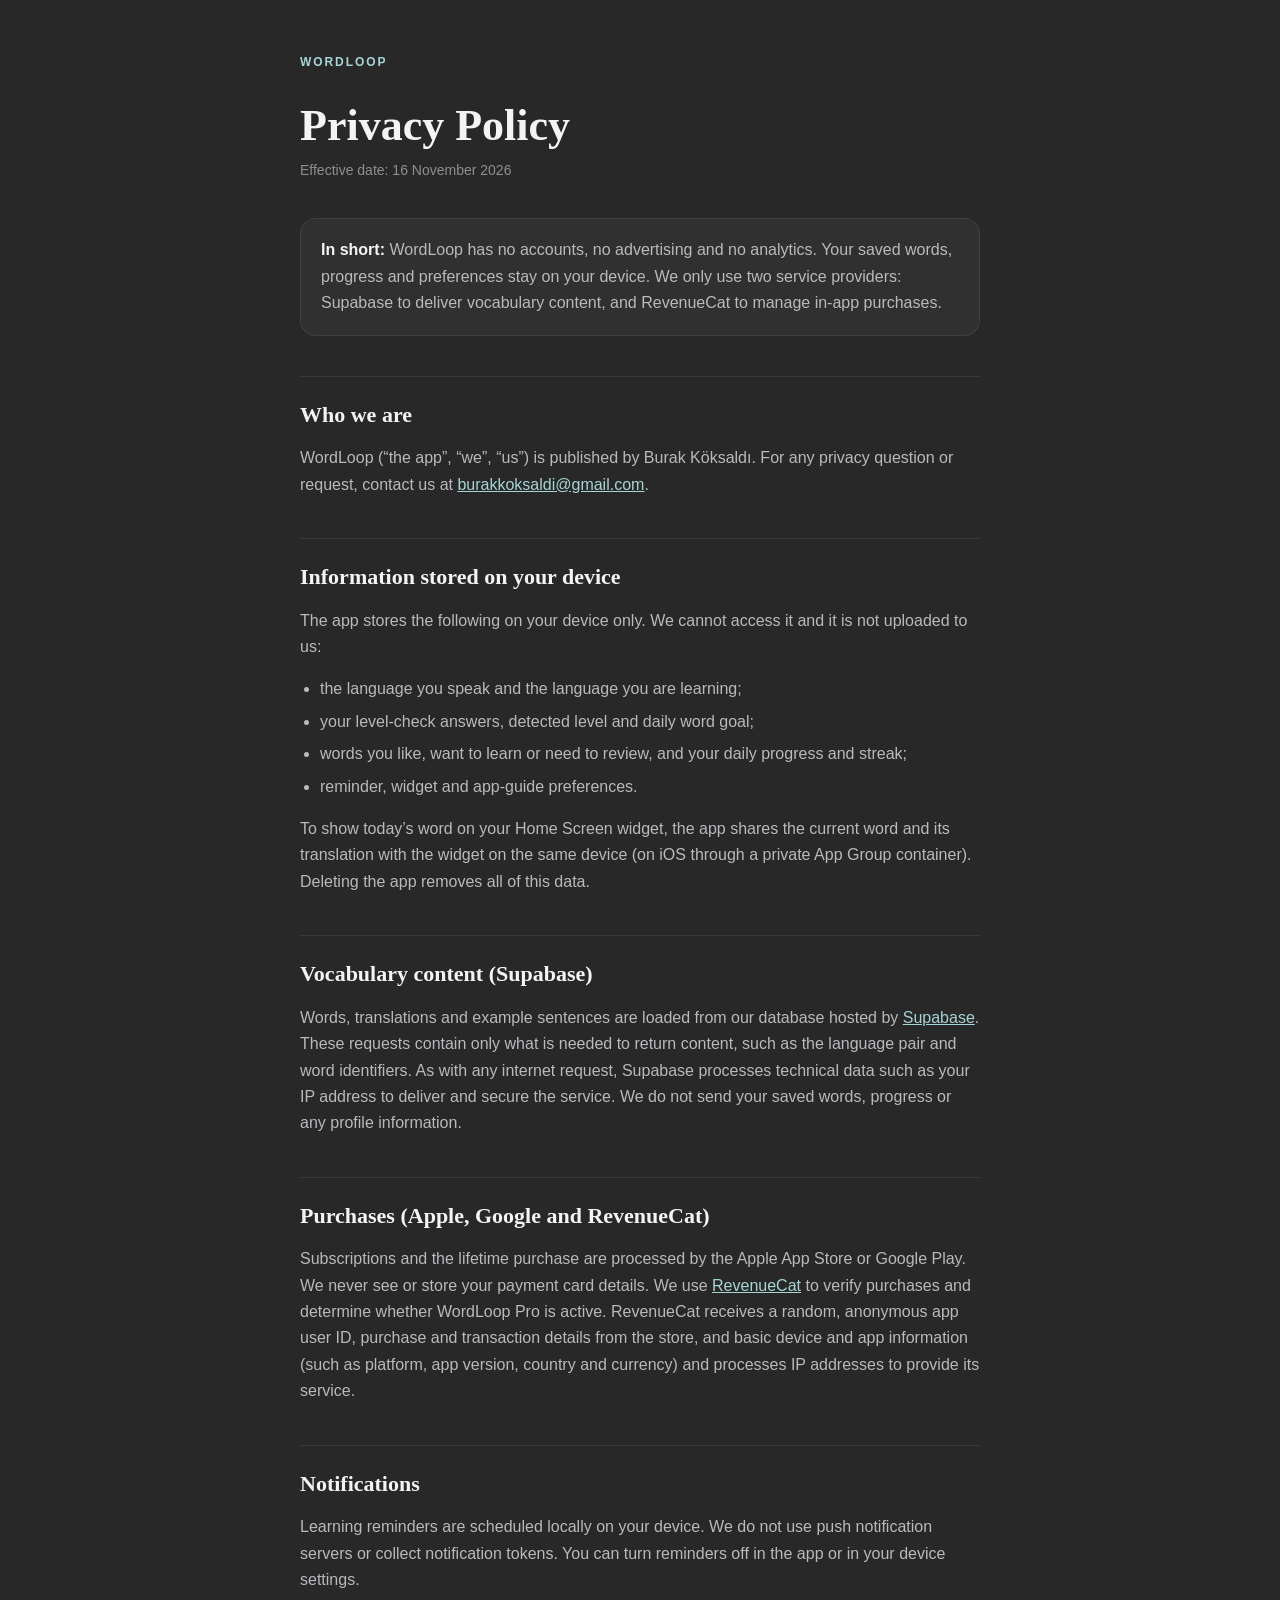
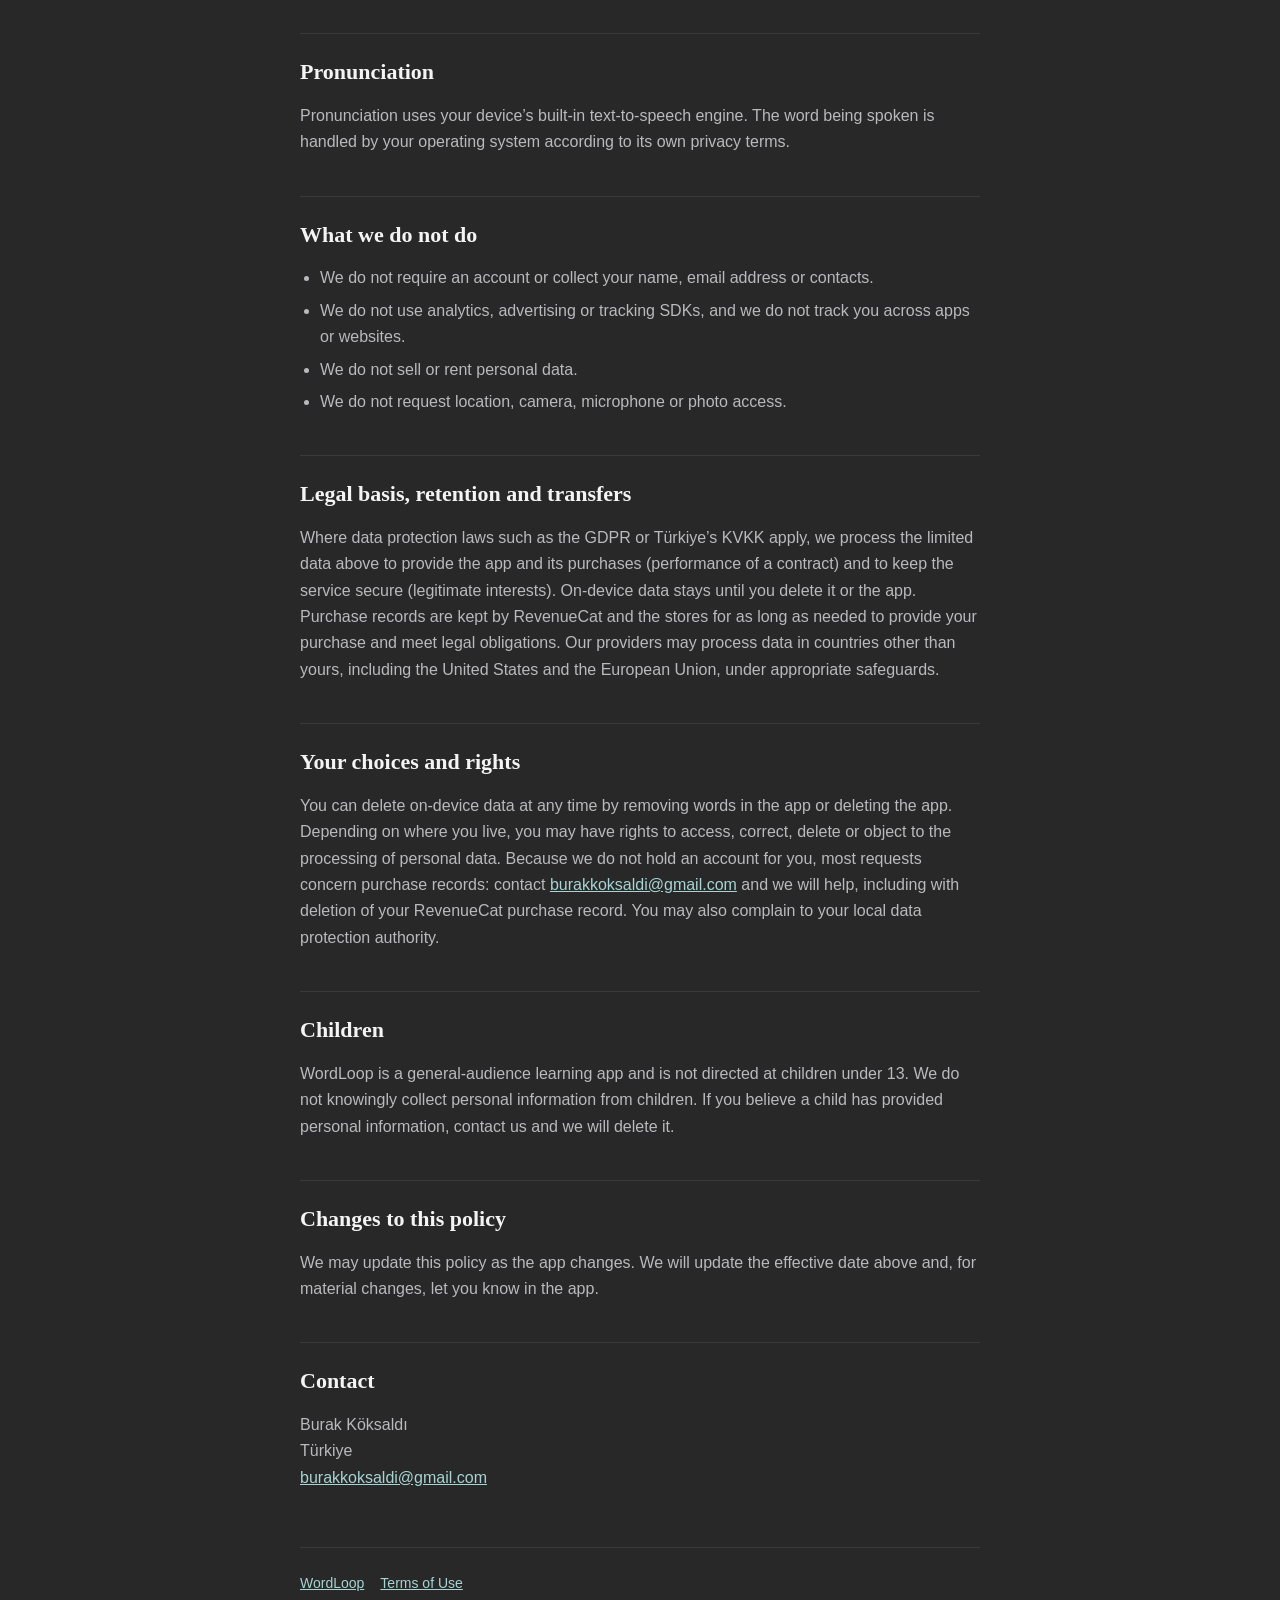
==== privacy.html @ 8787d734 "Publish WordLoop privacy policy and terms" ====
<!doctype html>
<html lang="en">
<head>
  <meta charset="utf-8">
  <meta name="viewport" content="width=device-width, initial-scale=1">
  <title>Privacy Policy · WordLoop</title>
  <meta name="description" content="How the WordLoop vocabulary app handles your data.">
  <link rel="stylesheet" href="styles.css">
</head>
<body>
  <main class="wrap">
    <a class="brand" href="index.html">WORDLOOP</a>
    <h1>Privacy Policy</h1>
    <p class="meta">Effective date: 16 November 2026</p>

    <div class="summary">
      <p><strong>In short:</strong> WordLoop has no accounts, no advertising and no analytics. Your saved words,
      progress and preferences stay on your device. We only use two service providers: Supabase to deliver
      vocabulary content, and RevenueCat to manage in-app purchases.</p>
    </div>

    <h2>Who we are</h2>
    <p>WordLoop (“the app”, “we”, “us”) is published by Burak Köksaldı.
    For any privacy question or request, contact us at <a href="mailto:burakkoksaldi@gmail.com">burakkoksaldi@gmail.com</a>.</p>

    <h2>Information stored on your device</h2>
    <p>The app stores the following on your device only. We cannot access it and it is not uploaded to us:</p>
    <ul>
      <li>the language you speak and the language you are learning;</li>
      <li>your level-check answers, detected level and daily word goal;</li>
      <li>words you like, want to learn or need to review, and your daily progress and streak;</li>
      <li>reminder, widget and app-guide preferences.</li>
    </ul>
    <p>To show today’s word on your Home Screen widget, the app shares the current word and its translation with
    the widget on the same device (on iOS through a private App Group container). Deleting the app removes all
    of this data.</p>

    <h2>Vocabulary content (Supabase)</h2>
    <p>Words, translations and example sentences are loaded from our database hosted by
    <a href="https://supabase.com/privacy">Supabase</a>. These requests contain only what is needed to return
    content, such as the language pair and word identifiers. As with any internet request, Supabase processes
    technical data such as your IP address to deliver and secure the service. We do not send your saved words,
    progress or any profile information.</p>

    <h2>Purchases (Apple, Google and RevenueCat)</h2>
    <p>Subscriptions and the lifetime purchase are processed by the Apple App Store or Google Play. We never see
    or store your payment card details. We use <a href="https://www.revenuecat.com/privacy">RevenueCat</a> to
    verify purchases and determine whether WordLoop Pro is active. RevenueCat receives a random, anonymous app
    user ID, purchase and transaction details from the store, and basic device and app information (such as
    platform, app version, country and currency) and processes IP addresses to provide its service.</p>

    <h2>Notifications</h2>
    <p>Learning reminders are scheduled locally on your device. We do not use push notification servers or
    collect notification tokens. You can turn reminders off in the app or in your device settings.</p>

    <h2>Pronunciation</h2>
    <p>Pronunciation uses your device’s built-in text-to-speech engine. The word being spoken is handled by your
    operating system according to its own privacy terms.</p>

    <h2>What we do not do</h2>
    <ul>
      <li>We do not require an account or collect your name, email address or contacts.</li>
      <li>We do not use analytics, advertising or tracking SDKs, and we do not track you across apps or websites.</li>
      <li>We do not sell or rent personal data.</li>
      <li>We do not request location, camera, microphone or photo access.</li>
    </ul>

    <h2>Legal basis, retention and transfers</h2>
    <p>Where data protection laws such as the GDPR or Türkiye’s KVKK apply, we process the limited data above to
    provide the app and its purchases (performance of a contract) and to keep the service secure (legitimate
    interests). On-device data stays until you delete it or the app. Purchase records are kept by RevenueCat and
    the stores for as long as needed to provide your purchase and meet legal obligations. Our providers may
    process data in countries other than yours, including the United States and the European Union, under
    appropriate safeguards.</p>

    <h2>Your choices and rights</h2>
    <p>You can delete on-device data at any time by removing words in the app or deleting the app. Depending on
    where you live, you may have rights to access, correct, delete or object to the processing of personal
    data. Because we do not hold an account for you, most requests concern purchase records: contact
    <a href="mailto:burakkoksaldi@gmail.com">burakkoksaldi@gmail.com</a> and we will help, including with deletion of your RevenueCat
    purchase record. You may also complain to your local data protection authority.</p>

    <h2>Children</h2>
    <p>WordLoop is a general-audience learning app and is not directed at children under 13. We do not knowingly
    collect personal information from children. If you believe a child has provided personal information,
    contact us and we will delete it.</p>

    <h2>Changes to this policy</h2>
    <p>We may update this policy as the app changes. We will update the effective date above and, for material
    changes, let you know in the app.</p>

    <h2>Contact</h2>
    <p>Burak Köksaldı<br>
    Türkiye<br>
    <a href="mailto:burakkoksaldi@gmail.com">burakkoksaldi@gmail.com</a></p>

    <nav class="links">
      <a href="index.html">WordLoop</a>
      <a href="terms.html">Terms of Use</a>
    </nav>
  </main>
</body>
</html>
---- styles.css ----
:root {
  --bg: #282828;
  --surface: #303030;
  --text: #f4f4f4;
  --muted: #b9b9be;
  --subtle: #8e8e93;
  --accent: #a7d4d4;
  --rule: rgba(255, 255, 255, 0.08);
  --mark: rgba(255, 196, 0, 0.16);
  --mark-text: #ffd66b;
}

* {
  box-sizing: border-box;
}

html {
  -webkit-text-size-adjust: 100%;
}

body {
  margin: 0;
  background: var(--bg);
  color: var(--text);
  font: 16px/1.65 -apple-system, BlinkMacSystemFont, 'Inter', 'Segoe UI', Roboto, sans-serif;
}

.wrap {
  max-width: 720px;
  margin: 0 auto;
  padding: 48px 20px 80px;
}

.brand {
  display: inline-block;
  font-size: 12px;
  font-weight: 700;
  letter-spacing: 0.16em;
  color: var(--accent);
  text-decoration: none;
  margin-bottom: 28px;
}

h1 {
  font-family: Georgia, 'Times New Roman', serif;
  font-size: clamp(32px, 6vw, 44px);
  line-height: 1.15;
  margin: 0 0 8px;
}

.meta {
  color: var(--subtle);
  font-size: 14px;
  margin: 0 0 36px;
}

h2 {
  font-family: Georgia, 'Times New Roman', serif;
  font-size: 22px;
  line-height: 1.3;
  margin: 40px 0 10px;
  padding-top: 24px;
  border-top: 1px solid var(--rule);
}

p,
li {
  color: var(--muted);
}

strong {
  color: var(--text);
  font-weight: 600;
}

ul {
  padding-left: 20px;
}

li + li {
  margin-top: 6px;
}

a {
  color: var(--accent);
}

.summary {
  background: var(--surface);
  border: 1px solid var(--rule);
  border-radius: 16px;
  padding: 18px 20px;
  margin: 0 0 8px;
}

.summary p {
  margin: 0;
}

/* Owner-provided details that must be filled in before publishing. */
.todo {
  background: var(--mark);
  color: var(--mark-text);
  border-radius: 4px;
  padding: 0 4px;
  font-weight: 600;
}

.links {
  display: flex;
  gap: 16px;
  flex-wrap: wrap;
  margin-top: 56px;
  padding-top: 24px;
  border-top: 1px solid var(--rule);
  font-size: 14px;
}

.cards {
  display: grid;
  gap: 12px;
  margin-top: 28px;
}

.card {
  display: block;
  background: var(--surface);
  border: 1px solid var(--rule);
  border-radius: 16px;
  padding: 18px 20px;
  text-decoration: none;
}

.card strong {
  display: block;
  font-size: 17px;
}

.card span {
  color: var(--subtle);
  font-size: 14px;
}
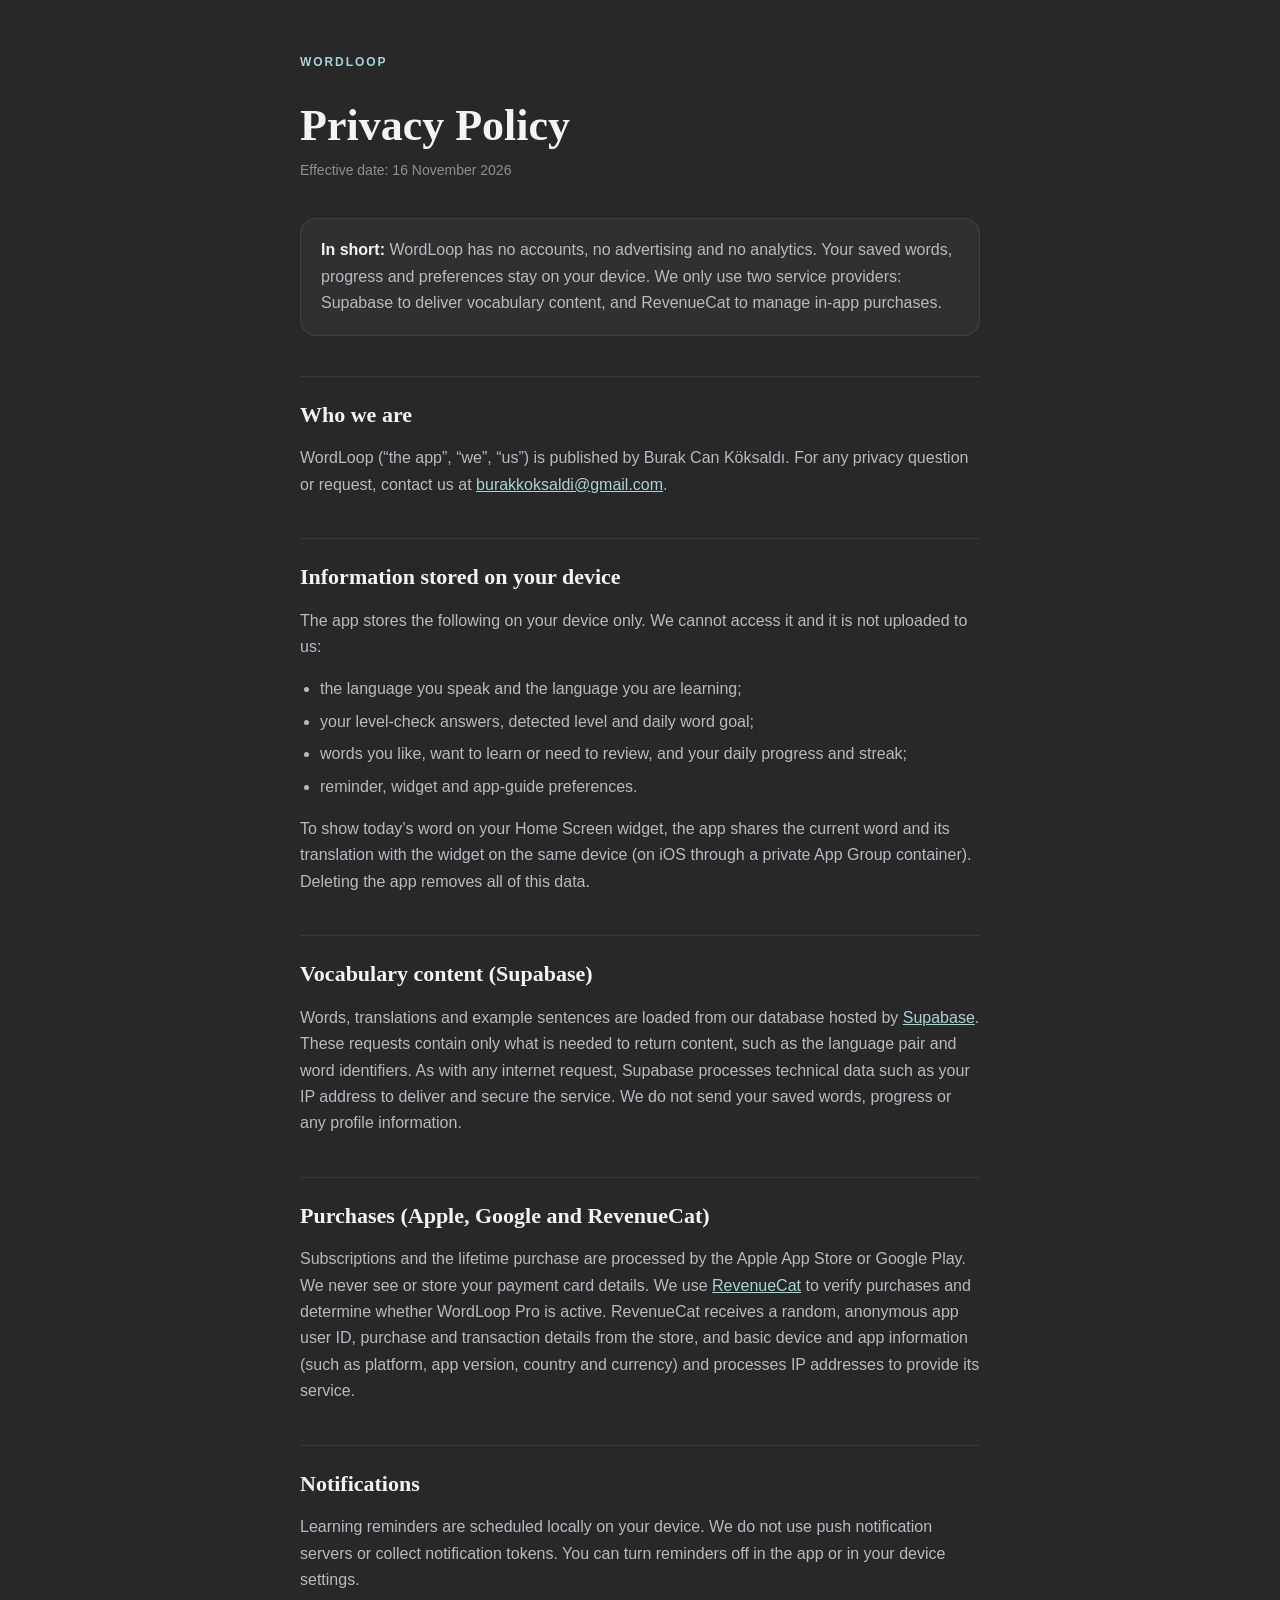
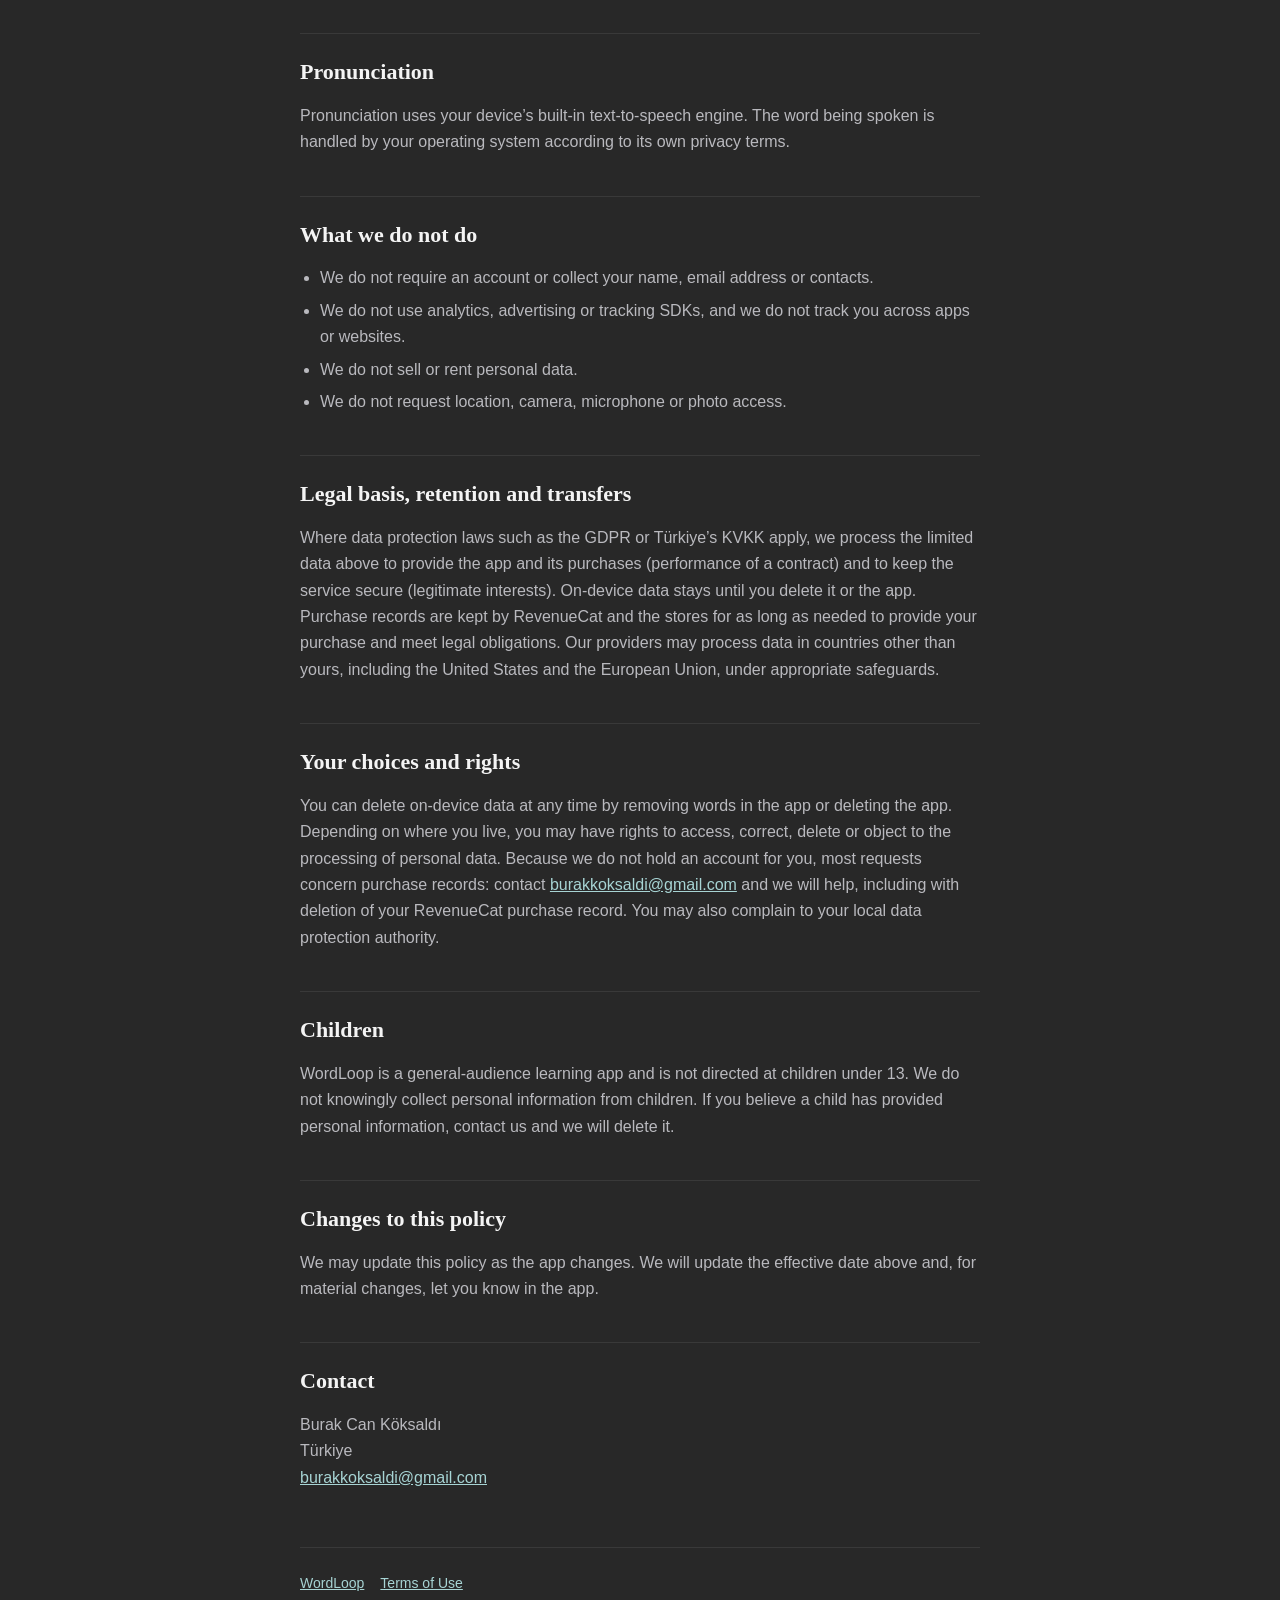
==== commit ecb55250: "Use full legal name" ====
--- a/privacy.html
+++ b/privacy.html
@@ -20,7 +20,7 @@
     </div>
 
     <h2>Who we are</h2>
-    <p>WordLoop (“the app”, “we”, “us”) is published by Burak Köksaldı.
+    <p>WordLoop (“the app”, “we”, “us”) is published by Burak Can Köksaldı.
     For any privacy question or request, contact us at <a href="mailto:burakkoksaldi@gmail.com">burakkoksaldi@gmail.com</a>.</p>
 
     <h2>Information stored on your device</h2>
@@ -90,7 +90,7 @@
     changes, let you know in the app.</p>
 
     <h2>Contact</h2>
-    <p>Burak Köksaldı<br>
+    <p>Burak Can Köksaldı<br>
     Türkiye<br>
     <a href="mailto:burakkoksaldi@gmail.com">burakkoksaldi@gmail.com</a></p>
 
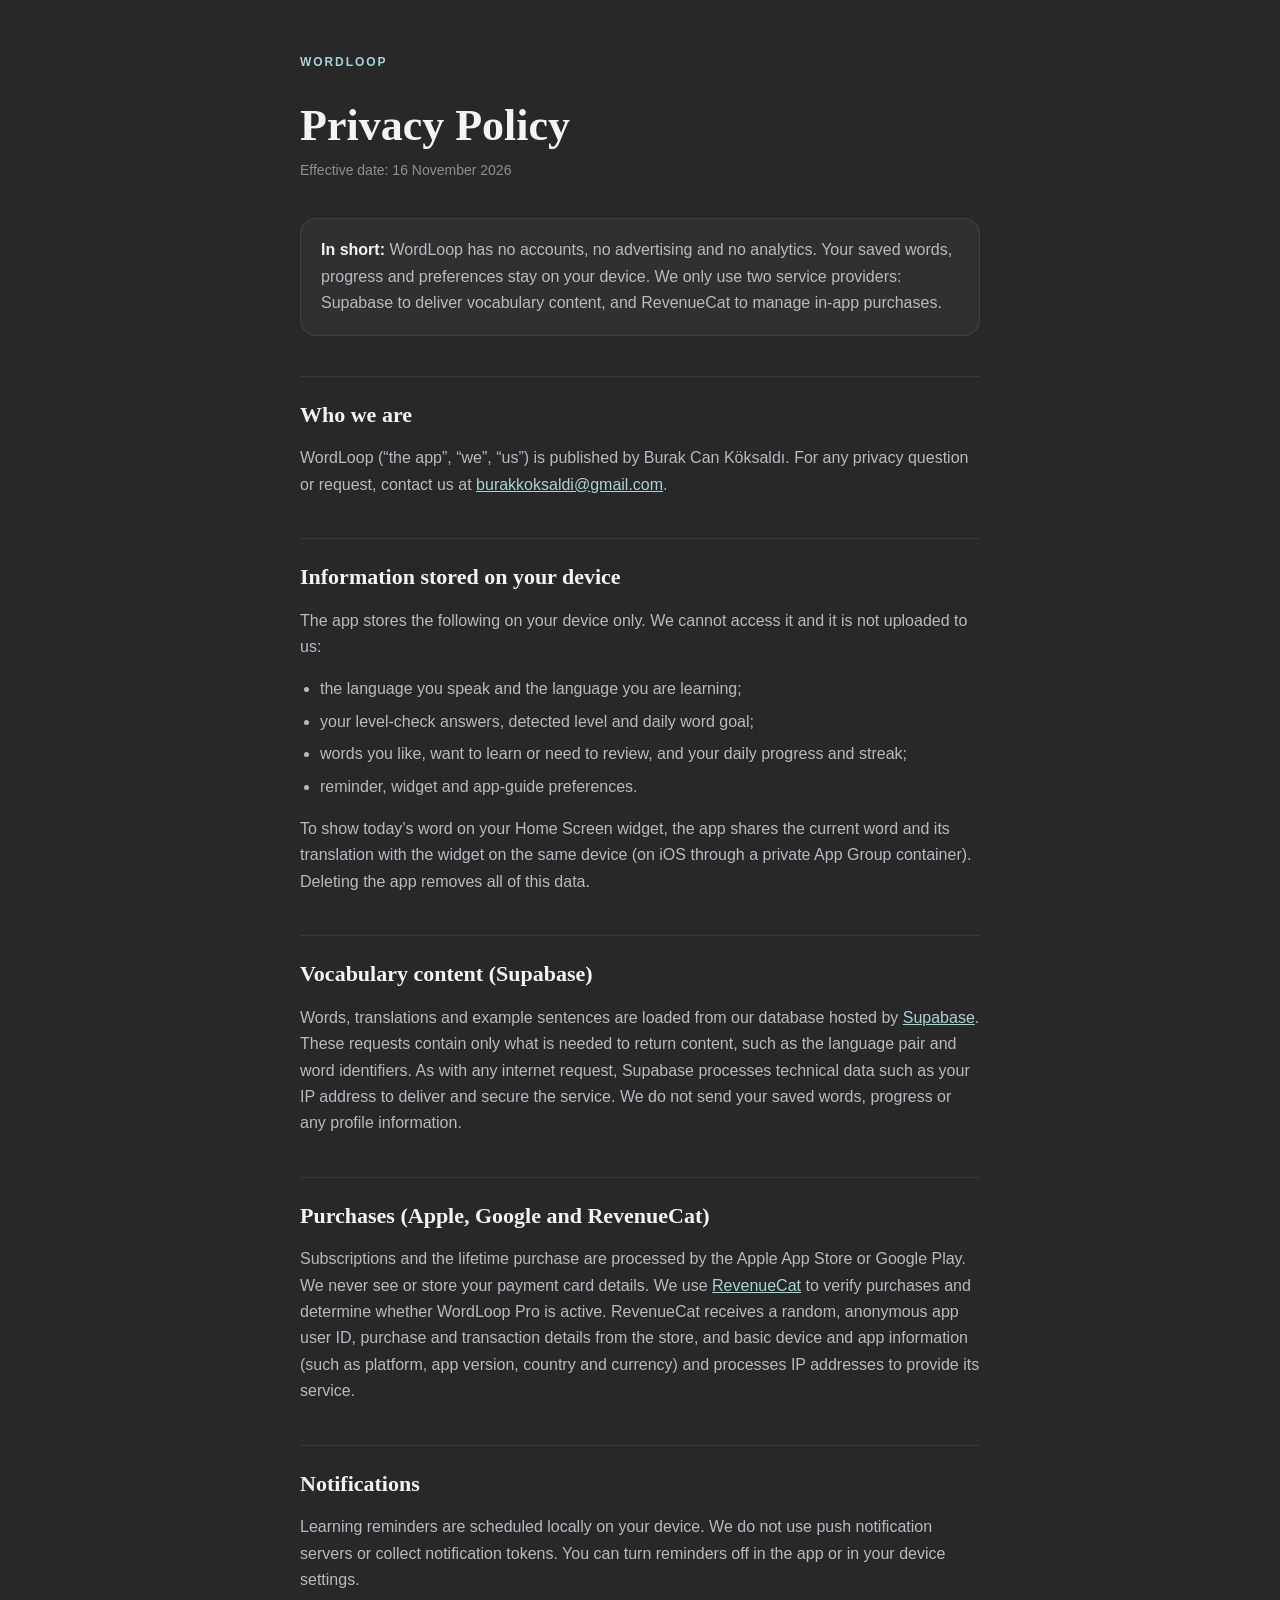
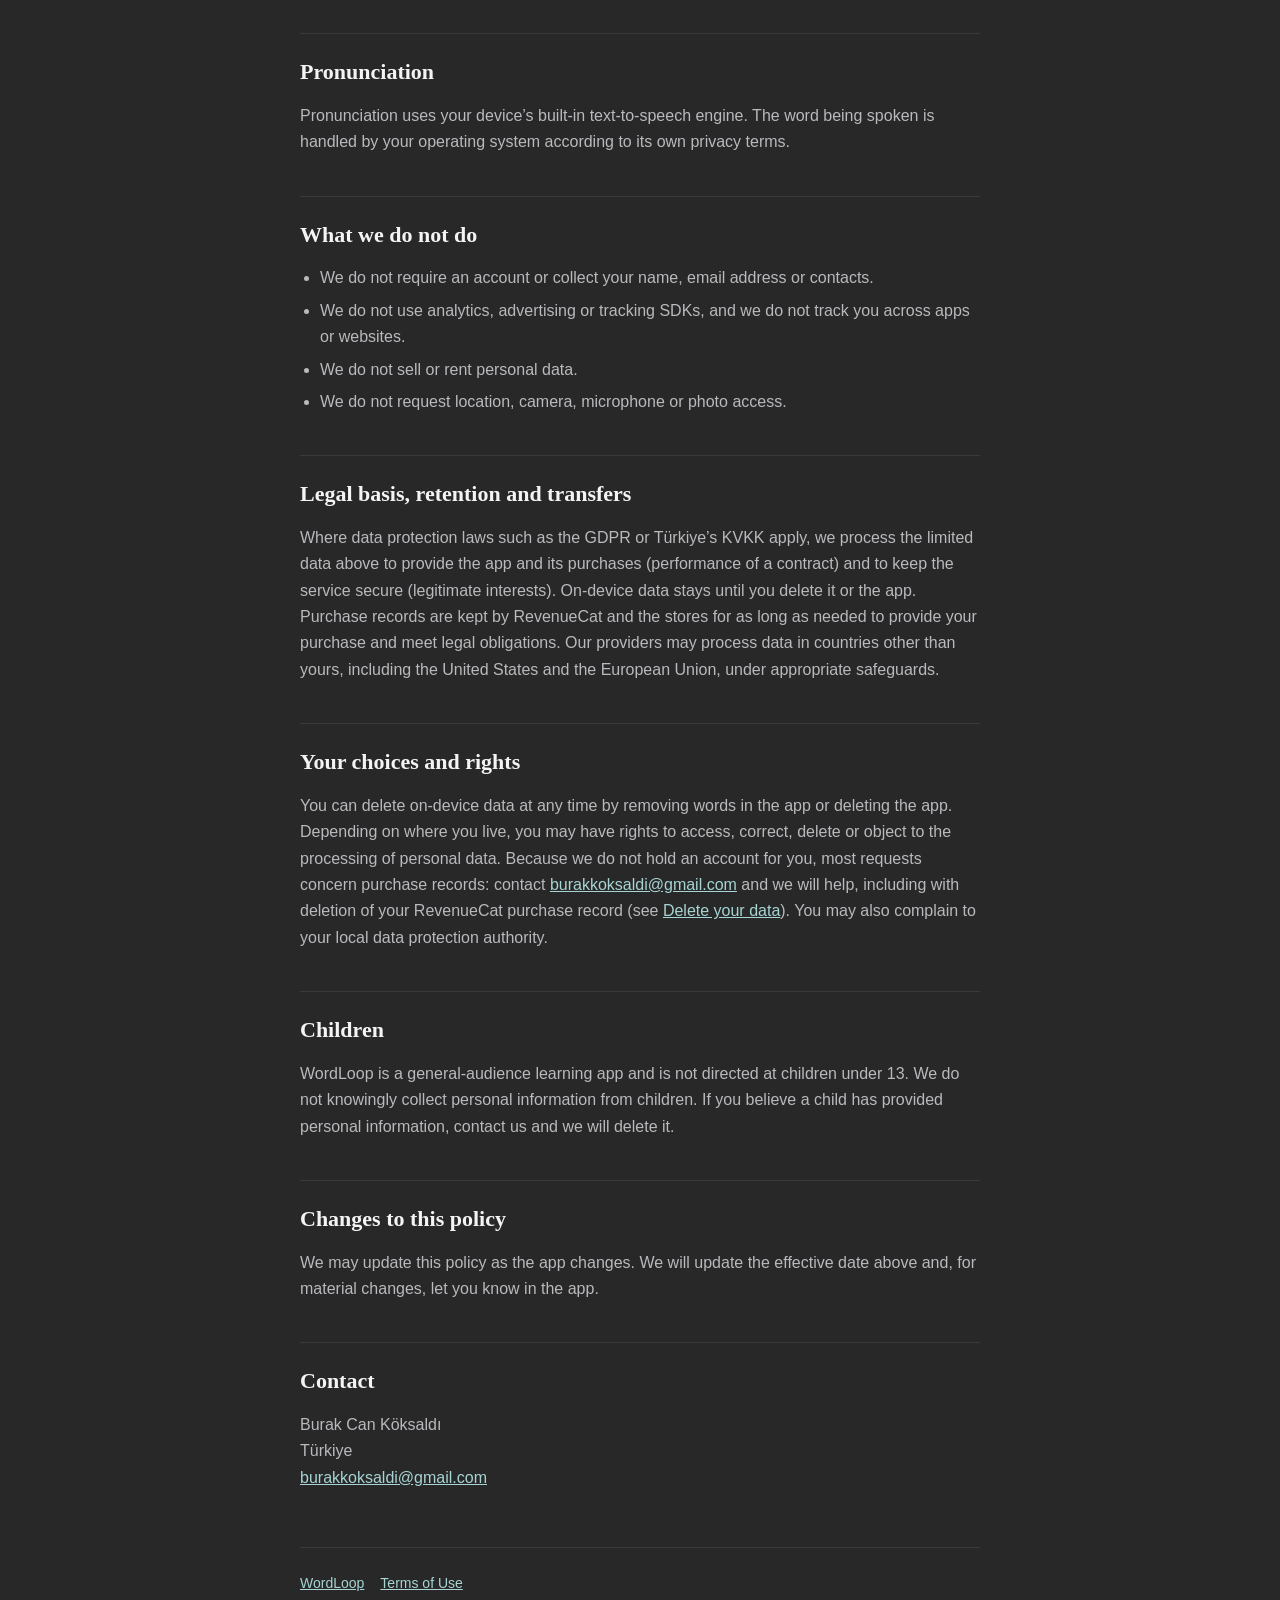
==== commit f47c9186: "Add data deletion page" ====
--- a/privacy.html
+++ b/privacy.html
@@ -78,7 +78,7 @@
     where you live, you may have rights to access, correct, delete or object to the processing of personal
     data. Because we do not hold an account for you, most requests concern purchase records: contact
     <a href="mailto:burakkoksaldi@gmail.com">burakkoksaldi@gmail.com</a> and we will help, including with deletion of your RevenueCat
-    purchase record. You may also complain to your local data protection authority.</p>
+    purchase record (see <a href="delete-data.html">Delete your data</a>). You may also complain to your local data protection authority.</p>
 
     <h2>Children</h2>
     <p>WordLoop is a general-audience learning app and is not directed at children under 13. We do not knowingly
